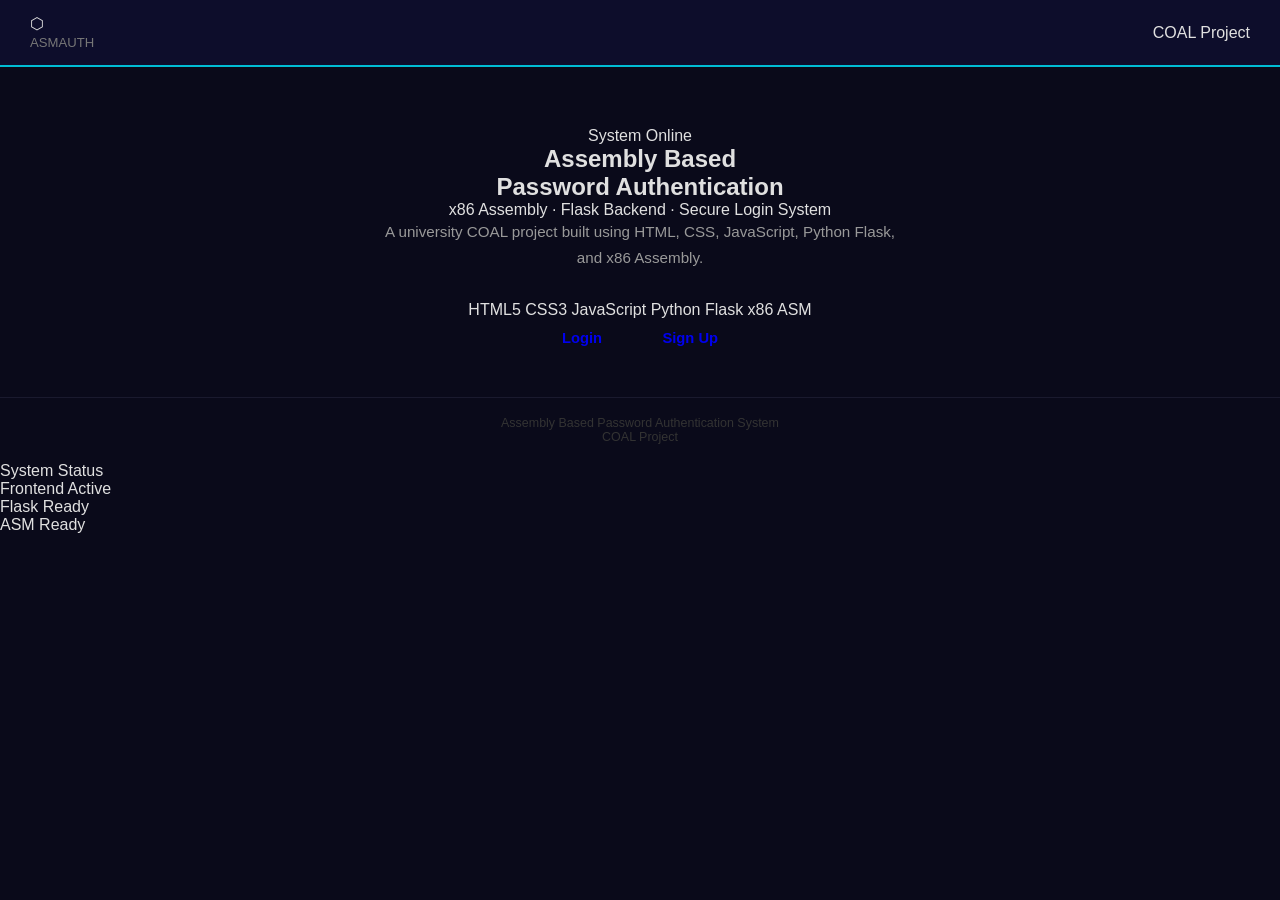
==== index.html @ 4f2753ac "Update index.html" ====
<!DOCTYPE html>
<html lang="en">
<head>
  <meta charset="UTF-8" />
  <meta name="viewport" content="width=device-width, initial-scale=1.0" />

  <title>Assembly Auth System</title>

  <link rel="stylesheet" href="style.css" />
</head>

<body>

  <!-- Background Effects -->
  <div class="scanlines"></div>
  <div class="particles" id="particles"></div>

  <!-- Navbar -->
  <nav class="navbar">

    <div class="nav-logo">
      <div class="logo-icon">⬡</div>

      <span>
        ASM<span style="color:var(--purple)">AUTH</span>
      </span>
    </div>

    <div class="nav-badge">
      COAL Project
    </div>

  </nav>

  <!-- Main Section -->
  <section class="hero">

    <div class="container">

      <div class="hero-content">

        <!-- Status -->
        <div class="status-badge">
          <span class="status-dot"></span>
          System Online
        </div>

        <!-- Heading -->
        <h1 class="hero-title">
          Assembly Based <br>
          Password Authentication
        </h1>

        <!-- Subtitle -->
        <p class="hero-subtitle">
          x86 Assembly · Flask Backend · Secure Login System
        </p>

        <!-- Description -->
        <p class="hero-desc">
          A university COAL project built using HTML, CSS,
          JavaScript, Python Flask, and x86 Assembly.
        </p>

        <!-- Tech Stack -->
        <div class="tech-pills">

          <span class="pill html">HTML5</span>

          <span class="pill css">CSS3</span>

          <span class="pill js">JavaScript</span>

          <span class="pill py">Python</span>

          <span class="pill flask">Flask</span>

          <span class="pill asm">x86 ASM</span>

        </div>

        <!-- Buttons -->
        <div class="hero-cta">

          <a href="login.html" class="btn btn-primary">
            Login
          </a>

          <a href="signup.html" class="btn btn-secondary">
            Sign Up
          </a>

        </div>

        <!-- Terminal -->
        <div class="terminal-line" id="indexTerminal"></div>

      </div>

    </div>

  </section>

  <!-- Footer -->
  <footer class="page-footer">

    <p class="footer-text">
      Assembly Based Password Authentication System <br>
      COAL Project
    </p>

  </footer>

  <!-- System Badge -->
  <div class="corner-badge">

    <div class="corner-badge-title">
      System Status
    </div>

    <div class="corner-badge-items">

      <div class="corner-item">
        <span class="dot cyan"></span>
        Frontend Active
      </div>

      <div class="corner-item">
        <span class="dot purple"></span>
        Flask Ready
      </div>

      <div class="corner-item">
        <span class="dot green"></span>
        ASM Ready
      </div>

    </div>

  </div>

  <script src="script.js"></script>

</body>
</html>
---- style.css ----
/* ── Reset ── */
* { margin: 0; padding: 0; box-sizing: border-box; }

body {
  font-family: 'Segoe UI', Arial, sans-serif;
  background: #0a0a1a;
  color: #e0e0e0;
  min-height: 100vh;
}

/* ── Navbar ── */
.navbar {
  background: #0d0d2b;
  border-bottom: 2px solid #00bcd4;
  padding: 14px 30px;
  display: flex;
  justify-content: space-between;
  align-items: center;
}

.navbar h1 {
  color: #00bcd4;
  font-size: 1.1rem;
  letter-spacing: 1px;
}

.navbar span {
  color: #777;
  font-size: 0.82rem;
}

/* ── Hero ── */
.hero {
  text-align: center;
  padding: 60px 20px 40px;
}

.hero h2 {
  font-size: 1.9rem;
  color: #ffffff;
  margin-bottom: 8px;
  line-height: 1.3;
}

.hero h2 span { color: #00bcd4; }

.hero-sub {
  color: #00bcd4;
  font-size: 0.85rem;
  letter-spacing: 1px;
  margin-bottom: 12px;
  text-transform: uppercase;
}

.hero-desc {
  color: #999;
  font-size: 0.95rem;
  max-width: 520px;
  margin: 0 auto 30px;
  line-height: 1.7;
}

.hero-buttons {
  display: flex;
  gap: 14px;
  justify-content: center;
  flex-wrap: wrap;
}

/* ── Info Grid (index page) ── */
.info-section {
  padding: 20px 30px 50px;
  max-width: 900px;
  margin: 0 auto;
}

.info-grid {
  display: grid;
  grid-template-columns: repeat(auto-fit, minmax(200px, 1fr));
  gap: 16px;
}

.info-card {
  background: #0d0d2b;
  border: 1px solid #1a1a3e;
  border-top: 2px solid #00bcd4;
  border-radius: 8px;
  padding: 20px 18px;
}

.info-card h3 {
  font-size: 0.9rem;
  color: #00bcd4;
  margin-bottom: 12px;
}

.info-card ul {
  list-style: none;
  padding: 0;
}

.info-card ul li {
  font-size: 0.85rem;
  color: #bbb;
  padding: 4px 0;
  border-bottom: 1px solid #1a1a2e;
}

.info-card ul li:last-child { border-bottom: none; }
.info-card ul li b { color: #ddd; }

/* ── Buttons ── */
.btn {
  padding: 11px 28px;
  border: none;
  border-radius: 6px;
  font-size: 0.92rem;
  font-weight: 600;
  cursor: pointer;
  text-decoration: none;
  display: inline-block;
  transition: opacity 0.2s, transform 0.1s;
}

.btn:hover { opacity: 0.85; transform: translateY(-1px); }
.btn:active { transform: translateY(0); }

.btn-cyan { background: #00bcd4; color: #000; }
.btn-outline { background: transparent; color: #00bcd4; border: 2px solid #00bcd4; }

.btn-full {
  width: 100%;
  padding: 13px;
  font-size: 0.95rem;
  background: #00bcd4;
  color: #000;
  font-weight: 700;
  border-radius: 6px;
  border: none;
  cursor: pointer;
  transition: opacity 0.2s;
}

.btn-full:hover { opacity: 0.85; }
.btn-full:disabled { opacity: 0.5; cursor: not-allowed; }

/* ── Auth Page ── */
.auth-page {
  min-height: calc(100vh - 56px);
  display: flex;
  align-items: center;
  justify-content: center;
  padding: 30px 20px;
}

.auth-card {
  background: #0d0d2b;
  border: 1px solid #1a1a3e;
  border-top: 3px solid #00bcd4;
  border-radius: 10px;
  padding: 36px 32px;
  width: 100%;
  max-width: 420px;
}

.card-header {
  text-align: center;
  margin-bottom: 24px;
}

.card-header h2 {
  font-size: 1.4rem;
  color: #fff;
  margin-bottom: 6px;
}

.subtitle {
  color: #666;
  font-size: 0.78rem;
  margin-top: 3px;
}

/* ── Attempt bar ── */
.attempt-bar {
  display: flex;
  justify-content: space-between;
  align-items: center;
  background: #111130;
  border: 1px solid #1a1a3e;
  border-radius: 6px;
  padding: 8px 14px;
  font-size: 0.82rem;
  color: #888;
  margin-bottom: 16px;
}

.attempt-bar span:last-child {
  color: #00bcd4;
  font-weight: 600;
}

.attempt-bar.warning span:last-child { color: #ffaa00; }
.attempt-bar.danger  span:last-child { color: #ff5252; }

/* ── Form ── */
.form-group { margin-bottom: 16px; }

label {
  display: block;
  font-size: 0.83rem;
  color: #aaa;
  margin-bottom: 5px;
}

input[type="text"],
input[type="password"] {
  width: 100%;
  padding: 10px 13px;
  background: #111130;
  border: 1px solid #2a2a4a;
  border-radius: 6px;
  color: #fff;
  font-size: 0.92rem;
  outline: none;
  transition: border-color 0.2s;
}

input:focus { border-color: #00bcd4; }
input.error { border-color: #ff5252; }
input.success { border-color: #00c864; }

.field-error {
  color: #ff5252;
  font-size: 0.75rem;
  margin-top: 4px;
  display: none;
}

/* ── Alert ── */
.alert {
  padding: 10px 13px;
  border-radius: 6px;
  font-size: 0.83rem;
  margin-bottom: 16px;
  display: none;
  line-height: 1.5;
}

.alert-success {
  background: rgba(0,200,100,0.08);
  border: 1px solid #00c864;
  color: #00c864;
}

.alert-error {
  background: rgba(255,82,82,0.08);
  border: 1px solid #ff5252;
  color: #ff5252;
}

/* ── Lockout overlay ── */
.lockout-box {
  display: none;
  text-align: center;
  padding: 20px 0 10px;
}

.lockout-box .lock-icon { font-size: 2.5rem; margin-bottom: 10px; }
.lockout-box h3 { color: #ff5252; font-size: 1.1rem; margin-bottom: 6px; }
.lockout-box p { color: #888; font-size: 0.83rem; line-height: 1.6; }

/* ── Forgot ── */
.forgot { text-align: right; margin-bottom: 16px; }
.forgot a { color: #555; font-size: 0.78rem; text-decoration: none; }
.forgot a:hover { color: #00bcd4; }

/* ── Form footer ── */
.form-footer {
  text-align: center;
  margin-top: 18px;
  font-size: 0.82rem;
  color: #555;
}

.form-footer a { color: #00bcd4; text-decoration: none; }
.form-footer a:hover { text-decoration: underline; }

/* ── Page Footer ── */
.page-footer {
  text-align: center;
  padding: 18px;
  color: #333;
  font-size: 0.78rem;
  border-top: 1px solid #1a1a2e;
}

/* ── Responsive ── */
@media (max-width: 500px) {
  .auth-card { padding: 24px 18px; }
  .hero h2 { font-size: 1.4rem; }
  .hero-buttons { flex-direction: column; align-items: center; }
  .btn { width: 200px; text-align: center; }
  .navbar h1 { font-size: 0.95rem; }
  .info-grid { grid-template-columns: 1fr 1fr; }
}

@media (max-width: 360px) {
  .info-grid { grid-template-columns: 1fr; }
}
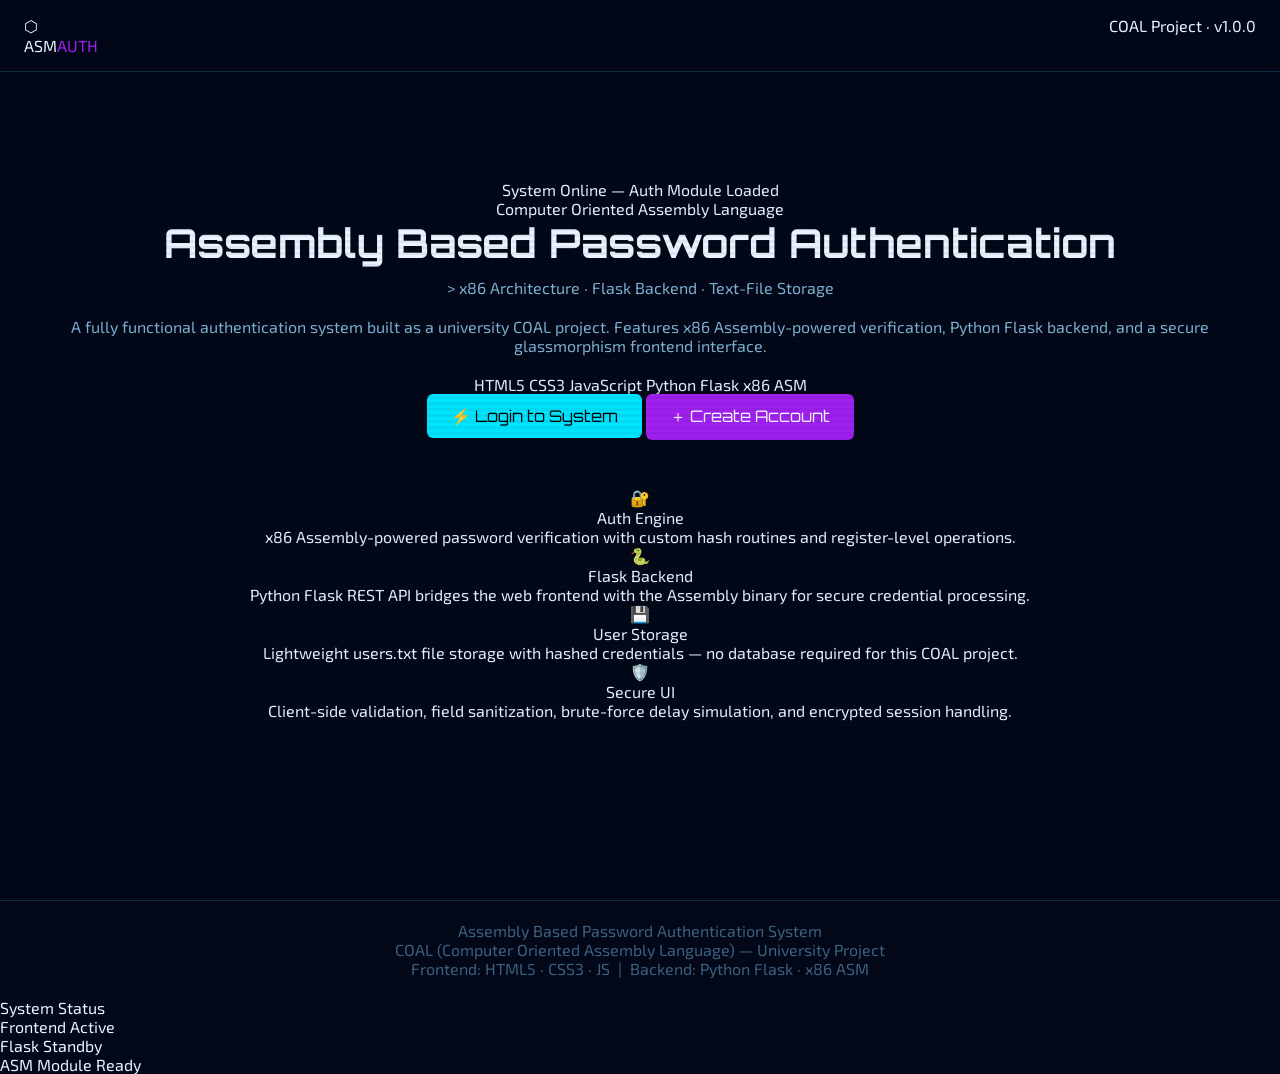
==== commit 0633463d: "Update index.html" ====
--- a/index.html
+++ b/index.html
@@ -3,143 +3,127 @@
 <head>
   <meta charset="UTF-8" />
   <meta name="viewport" content="width=device-width, initial-scale=1.0" />
-
-  <title>Assembly Auth System</title>
-
+  <title>Assembly Auth System — COAL Project</title>
+  <meta name="description" content="x86 Assembly-based Password Authentication System — University COAL Project" />
   <link rel="stylesheet" href="style.css" />
 </head>
-
 <body>
 
-  <!-- Background Effects -->
+  <!-- Scanlines overlay -->
   <div class="scanlines"></div>
+
+  <!-- Floating particles -->
   <div class="particles" id="particles"></div>
 
-  <!-- Navbar -->
+  <!-- Toast notification -->
+  <div id="toast"></div>
+
+  <!-- ── NAVBAR ─────────────────────────────────────────── -->
   <nav class="navbar">
-
     <div class="nav-logo">
       <div class="logo-icon">⬡</div>
-
-      <span>
-        ASM<span style="color:var(--purple)">AUTH</span>
-      </span>
+      <span>ASM<span style="color:var(--purple)">AUTH</span></span>
     </div>
-
-    <div class="nav-badge">
-      COAL Project
-    </div>
-
+    <div class="nav-badge">COAL Project · v1.0.0</div>
   </nav>
 
-  <!-- Main Section -->
+  <!-- ── HERO ───────────────────────────────────────────── -->
   <section class="hero">
-
     <div class="container">
-
       <div class="hero-content">
 
-        <!-- Status -->
         <div class="status-badge">
           <span class="status-dot"></span>
-          System Online
+          System Online — Auth Module Loaded
         </div>
 
-        <!-- Heading -->
+        <span class="hero-tag">Computer Oriented Assembly Language</span>
+
         <h1 class="hero-title">
-          Assembly Based <br>
-          Password Authentication
+          <span class="line-1">Assembly Based</span>
+          <span class="line-2">Password Authentication</span>
         </h1>
 
-        <!-- Subtitle -->
-        <p class="hero-subtitle">
-          x86 Assembly · Flask Backend · Secure Login System
+        <p class="hero-subtitle">&gt; x86 Architecture · Flask Backend · Text-File Storage</p>
+
+        <p class="hero-desc">
+          A fully functional authentication system built as a university COAL project.
+          Features x86 Assembly-powered verification, Python Flask backend, and
+          a secure glassmorphism frontend interface.
         </p>
 
-        <!-- Description -->
-        <p class="hero-desc">
-          A university COAL project built using HTML, CSS,
-          JavaScript, Python Flask, and x86 Assembly.
-        </p>
-
-        <!-- Tech Stack -->
+        <!-- Tech stack pills -->
         <div class="tech-pills">
-
           <span class="pill html">HTML5</span>
-
           <span class="pill css">CSS3</span>
-
           <span class="pill js">JavaScript</span>
-
           <span class="pill py">Python</span>
-
           <span class="pill flask">Flask</span>
-
           <span class="pill asm">x86 ASM</span>
-
         </div>
 
-        <!-- Buttons -->
+        <!-- CTA Buttons -->
         <div class="hero-cta">
-
           <a href="login.html" class="btn btn-primary">
-            Login
+            <span>⚡</span>
+            <span class="btn-text">Login to System</span>
           </a>
-
           <a href="signup.html" class="btn btn-secondary">
-            Sign Up
+            <span>＋</span>
+            <span class="btn-text">Create Account</span>
           </a>
-
         </div>
 
         <!-- Terminal -->
         <div class="terminal-line" id="indexTerminal"></div>
 
+        <!-- Feature cards -->
+        <div class="features-grid" style="margin-top: 48px;">
+          <div class="feature-card">
+            <span class="feature-icon">🔐</span>
+            <div class="feature-title">Auth Engine</div>
+            <p class="feature-desc">x86 Assembly-powered password verification with custom hash routines and register-level operations.</p>
+          </div>
+          <div class="feature-card">
+            <span class="feature-icon">🐍</span>
+            <div class="feature-title">Flask Backend</div>
+            <p class="feature-desc">Python Flask REST API bridges the web frontend with the Assembly binary for secure credential processing.</p>
+          </div>
+          <div class="feature-card">
+            <span class="feature-icon">💾</span>
+            <div class="feature-title">User Storage</div>
+            <p class="feature-desc">Lightweight users.txt file storage with hashed credentials — no database required for this COAL project.</p>
+          </div>
+          <div class="feature-card">
+            <span class="feature-icon">🛡️</span>
+            <div class="feature-title">Secure UI</div>
+            <p class="feature-desc">Client-side validation, field sanitization, brute-force delay simulation, and encrypted session handling.</p>
+          </div>
+        </div>
+
       </div>
-
     </div>
-
   </section>
 
-  <!-- Footer -->
+  <!-- ── FOOTER ─────────────────────────────────────────── -->
   <footer class="page-footer">
-
     <p class="footer-text">
-      Assembly Based Password Authentication System <br>
-      COAL Project
+      <span>Assembly Based Password Authentication System</span><br>
+      COAL (Computer Oriented Assembly Language) — University Project<br>
+      Frontend: HTML5 · CSS3 · JS &nbsp;|&nbsp; Backend: Python Flask · x86 ASM
     </p>
-
   </footer>
 
-  <!-- System Badge -->
+  <!-- Corner info badge -->
   <div class="corner-badge">
-
-    <div class="corner-badge-title">
-      System Status
+    <div class="corner-badge-title">System Status</div>
+    <div class="corner-badge-items">
+      <div class="corner-item"><span class="dot cyan"></span>Frontend Active</div>
+      <div class="corner-item"><span class="dot purple"></span>Flask Standby</div>
+      <div class="corner-item"><span class="dot green"></span>ASM Module Ready</div>
     </div>
-
-    <div class="corner-badge-items">
-
-      <div class="corner-item">
-        <span class="dot cyan"></span>
-        Frontend Active
-      </div>
-
-      <div class="corner-item">
-        <span class="dot purple"></span>
-        Flask Ready
-      </div>
-
-      <div class="corner-item">
-        <span class="dot green"></span>
-        ASM Ready
-      </div>
-
-    </div>
-
   </div>
 
   <script src="script.js"></script>
-
 </body>
 </html>
--- a/style.css
+++ b/style.css
@@ -1,309 +1,179 @@
-/* ── Reset ── */
-* { margin: 0; padding: 0; box-sizing: border-box; }
+/* ===============================
+   SIMPLIFIED ASM AUTH STYLE.CSS
+   (same design, optimized)
+================================= */
+
+@import url('https://fonts.googleapis.com/css2?family=Orbitron:wght@400;600;700;900&family=Share+Tech+Mono&family=Exo+2:wght@300;400;500;600&display=swap');
+
+:root {
+  --bg-deep:#020818;
+  --bg-mid:#050f2a;
+  --bg-card:rgba(8,20,60,0.55);
+  --border-glass:rgba(80,200,255,0.18);
+
+  --cyan:#00e5ff;
+  --purple:#a020f0;
+  --pink:#ff2d95;
+  --green:#00ff88;
+
+  --text-primary:#e8f4ff;
+  --text-secondary:#7fb3d3;
+  --text-muted:#3d6080;
+
+  --danger:#ff4560;
+
+  --font-display:'Orbitron', monospace;
+  --font-mono:'Share Tech Mono', monospace;
+  --font-body:'Exo 2', sans-serif;
+
+  --transition:0.3s ease;
+}
+
+/* RESET */
+* {
+  margin:0;
+  padding:0;
+  box-sizing:border-box;
+}
 
 body {
-  font-family: 'Segoe UI', Arial, sans-serif;
-  background: #0a0a1a;
-  color: #e0e0e0;
-  min-height: 100vh;
+  font-family:var(--font-body);
+  background:var(--bg-deep);
+  color:var(--text-primary);
+  overflow-x:hidden;
 }
 
-/* ── Navbar ── */
-.navbar {
-  background: #0d0d2b;
-  border-bottom: 2px solid #00bcd4;
-  padding: 14px 30px;
-  display: flex;
-  justify-content: space-between;
-  align-items: center;
+/* BACKGROUND EFFECTS (simplified) */
+.scanlines,
+.particles,
+body::before,
+body::after {
+  position:fixed;
+  inset:0;
+  pointer-events:none;
 }
 
-.navbar h1 {
-  color: #00bcd4;
-  font-size: 1.1rem;
-  letter-spacing: 1px;
+.scanlines {
+  background:repeating-linear-gradient(
+    0deg,
+    transparent,
+    transparent 3px,
+    rgba(0,0,0,0.05) 3px,
+    rgba(0,0,0,0.05) 6px
+  );
 }
 
-.navbar span {
-  color: #777;
-  font-size: 0.82rem;
+/* NAVBAR */
+.navbar {
+  position:fixed;
+  top:0;
+  width:100%;
+  padding:16px 24px;
+  display:flex;
+  justify-content:space-between;
+  background:rgba(2,8,24,0.8);
+  backdrop-filter:blur(15px);
+  border-bottom:1px solid var(--border-glass);
 }
 
-/* ── Hero ── */
+/* HERO */
 .hero {
-  text-align: center;
-  padding: 60px 20px 40px;
+  min-height:100vh;
+  display:flex;
+  align-items:center;
+  justify-content:center;
+  padding:100px 20px;
+  text-align:center;
 }
 
-.hero h2 {
-  font-size: 1.9rem;
-  color: #ffffff;
-  margin-bottom: 8px;
-  line-height: 1.3;
+/* TITLE */
+.hero-title {
+  font-family:var(--font-display);
+  font-size:2.5rem;
+  margin-bottom:10px;
 }
 
-.hero h2 span { color: #00bcd4; }
-
-.hero-sub {
-  color: #00bcd4;
-  font-size: 0.85rem;
-  letter-spacing: 1px;
-  margin-bottom: 12px;
-  text-transform: uppercase;
+/* TEXT */
+.hero-subtitle,
+.hero-desc {
+  color:var(--text-secondary);
+  margin-bottom:20px;
 }
 
-.hero-desc {
-  color: #999;
-  font-size: 0.95rem;
-  max-width: 520px;
-  margin: 0 auto 30px;
-  line-height: 1.7;
+/* BUTTONS */
+.btn {
+  padding:12px 24px;
+  border-radius:6px;
+  border:none;
+  cursor:pointer;
+  text-decoration:none;
+  display:inline-block;
+  transition:var(--transition);
+  font-family:var(--font-display);
 }
 
-.hero-buttons {
-  display: flex;
-  gap: 14px;
-  justify-content: center;
-  flex-wrap: wrap;
+.btn-primary {
+  background:var(--cyan);
+  color:#000;
 }
 
-/* ── Info Grid (index page) ── */
-.info-section {
-  padding: 20px 30px 50px;
-  max-width: 900px;
-  margin: 0 auto;
+.btn-secondary {
+  background:var(--purple);
+  color:#fff;
 }
 
-.info-grid {
-  display: grid;
-  grid-template-columns: repeat(auto-fit, minmax(200px, 1fr));
-  gap: 16px;
+.btn-submit {
+  width:100%;
+  background:var(--cyan);
+  color:#000;
+  padding:14px;
 }
 
-.info-card {
-  background: #0d0d2b;
-  border: 1px solid #1a1a3e;
-  border-top: 2px solid #00bcd4;
-  border-radius: 8px;
-  padding: 20px 18px;
-}
-
-.info-card h3 {
-  font-size: 0.9rem;
-  color: #00bcd4;
-  margin-bottom: 12px;
-}
-
-.info-card ul {
-  list-style: none;
-  padding: 0;
-}
-
-.info-card ul li {
-  font-size: 0.85rem;
-  color: #bbb;
-  padding: 4px 0;
-  border-bottom: 1px solid #1a1a2e;
-}
-
-.info-card ul li:last-child { border-bottom: none; }
-.info-card ul li b { color: #ddd; }
-
-/* ── Buttons ── */
-.btn {
-  padding: 11px 28px;
-  border: none;
-  border-radius: 6px;
-  font-size: 0.92rem;
-  font-weight: 600;
-  cursor: pointer;
-  text-decoration: none;
-  display: inline-block;
-  transition: opacity 0.2s, transform 0.1s;
-}
-
-.btn:hover { opacity: 0.85; transform: translateY(-1px); }
-.btn:active { transform: translateY(0); }
-
-.btn-cyan { background: #00bcd4; color: #000; }
-.btn-outline { background: transparent; color: #00bcd4; border: 2px solid #00bcd4; }
-
-.btn-full {
-  width: 100%;
-  padding: 13px;
-  font-size: 0.95rem;
-  background: #00bcd4;
-  color: #000;
-  font-weight: 700;
-  border-radius: 6px;
-  border: none;
-  cursor: pointer;
-  transition: opacity 0.2s;
-}
-
-.btn-full:hover { opacity: 0.85; }
-.btn-full:disabled { opacity: 0.5; cursor: not-allowed; }
-
-/* ── Auth Page ── */
+/* AUTH CARD */
 .auth-page {
-  min-height: calc(100vh - 56px);
-  display: flex;
-  align-items: center;
-  justify-content: center;
-  padding: 30px 20px;
+  min-height:100vh;
+  display:flex;
+  justify-content:center;
+  align-items:center;
+  padding:100px 20px;
 }
 
 .auth-card {
-  background: #0d0d2b;
-  border: 1px solid #1a1a3e;
-  border-top: 3px solid #00bcd4;
-  border-radius: 10px;
-  padding: 36px 32px;
-  width: 100%;
-  max-width: 420px;
+  background:var(--bg-mid);
+  padding:30px;
+  border-radius:12px;
+  border:1px solid var(--border-glass);
+  width:100%;
+  max-width:420px;
 }
 
-.card-header {
-  text-align: center;
-  margin-bottom: 24px;
+/* INPUTS */
+.form-input {
+  width:100%;
+  padding:12px;
+  margin-top:6px;
+  margin-bottom:16px;
+  background:transparent;
+  border:1px solid var(--border-glass);
+  color:var(--text-primary);
+  border-radius:6px;
 }
 
-.card-header h2 {
-  font-size: 1.4rem;
-  color: #fff;
-  margin-bottom: 6px;
+/* FOOTER */
+.page-footer {
+  text-align:center;
+  padding:20px;
+  border-top:1px solid var(--border-glass);
+  color:var(--text-muted);
 }
 
-.subtitle {
-  color: #666;
-  font-size: 0.78rem;
-  margin-top: 3px;
+/* RESPONSIVE */
+@media (max-width:768px) {
+  .hero-title {
+    font-size:2rem;
+  }
+
+  .auth-card {
+    padding:20px;
+  }
 }
-
-/* ── Attempt bar ── */
-.attempt-bar {
-  display: flex;
-  justify-content: space-between;
-  align-items: center;
-  background: #111130;
-  border: 1px solid #1a1a3e;
-  border-radius: 6px;
-  padding: 8px 14px;
-  font-size: 0.82rem;
-  color: #888;
-  margin-bottom: 16px;
-}
-
-.attempt-bar span:last-child {
-  color: #00bcd4;
-  font-weight: 600;
-}
-
-.attempt-bar.warning span:last-child { color: #ffaa00; }
-.attempt-bar.danger  span:last-child { color: #ff5252; }
-
-/* ── Form ── */
-.form-group { margin-bottom: 16px; }
-
-label {
-  display: block;
-  font-size: 0.83rem;
-  color: #aaa;
-  margin-bottom: 5px;
-}
-
-input[type="text"],
-input[type="password"] {
-  width: 100%;
-  padding: 10px 13px;
-  background: #111130;
-  border: 1px solid #2a2a4a;
-  border-radius: 6px;
-  color: #fff;
-  font-size: 0.92rem;
-  outline: none;
-  transition: border-color 0.2s;
-}
-
-input:focus { border-color: #00bcd4; }
-input.error { border-color: #ff5252; }
-input.success { border-color: #00c864; }
-
-.field-error {
-  color: #ff5252;
-  font-size: 0.75rem;
-  margin-top: 4px;
-  display: none;
-}
-
-/* ── Alert ── */
-.alert {
-  padding: 10px 13px;
-  border-radius: 6px;
-  font-size: 0.83rem;
-  margin-bottom: 16px;
-  display: none;
-  line-height: 1.5;
-}
-
-.alert-success {
-  background: rgba(0,200,100,0.08);
-  border: 1px solid #00c864;
-  color: #00c864;
-}
-
-.alert-error {
-  background: rgba(255,82,82,0.08);
-  border: 1px solid #ff5252;
-  color: #ff5252;
-}
-
-/* ── Lockout overlay ── */
-.lockout-box {
-  display: none;
-  text-align: center;
-  padding: 20px 0 10px;
-}
-
-.lockout-box .lock-icon { font-size: 2.5rem; margin-bottom: 10px; }
-.lockout-box h3 { color: #ff5252; font-size: 1.1rem; margin-bottom: 6px; }
-.lockout-box p { color: #888; font-size: 0.83rem; line-height: 1.6; }
-
-/* ── Forgot ── */
-.forgot { text-align: right; margin-bottom: 16px; }
-.forgot a { color: #555; font-size: 0.78rem; text-decoration: none; }
-.forgot a:hover { color: #00bcd4; }
-
-/* ── Form footer ── */
-.form-footer {
-  text-align: center;
-  margin-top: 18px;
-  font-size: 0.82rem;
-  color: #555;
-}
-
-.form-footer a { color: #00bcd4; text-decoration: none; }
-.form-footer a:hover { text-decoration: underline; }
-
-/* ── Page Footer ── */
-.page-footer {
-  text-align: center;
-  padding: 18px;
-  color: #333;
-  font-size: 0.78rem;
-  border-top: 1px solid #1a1a2e;
-}
-
-/* ── Responsive ── */
-@media (max-width: 500px) {
-  .auth-card { padding: 24px 18px; }
-  .hero h2 { font-size: 1.4rem; }
-  .hero-buttons { flex-direction: column; align-items: center; }
-  .btn { width: 200px; text-align: center; }
-  .navbar h1 { font-size: 0.95rem; }
-  .info-grid { grid-template-columns: 1fr 1fr; }
-}
-
-@media (max-width: 360px) {
-  .info-grid { grid-template-columns: 1fr; }
-}
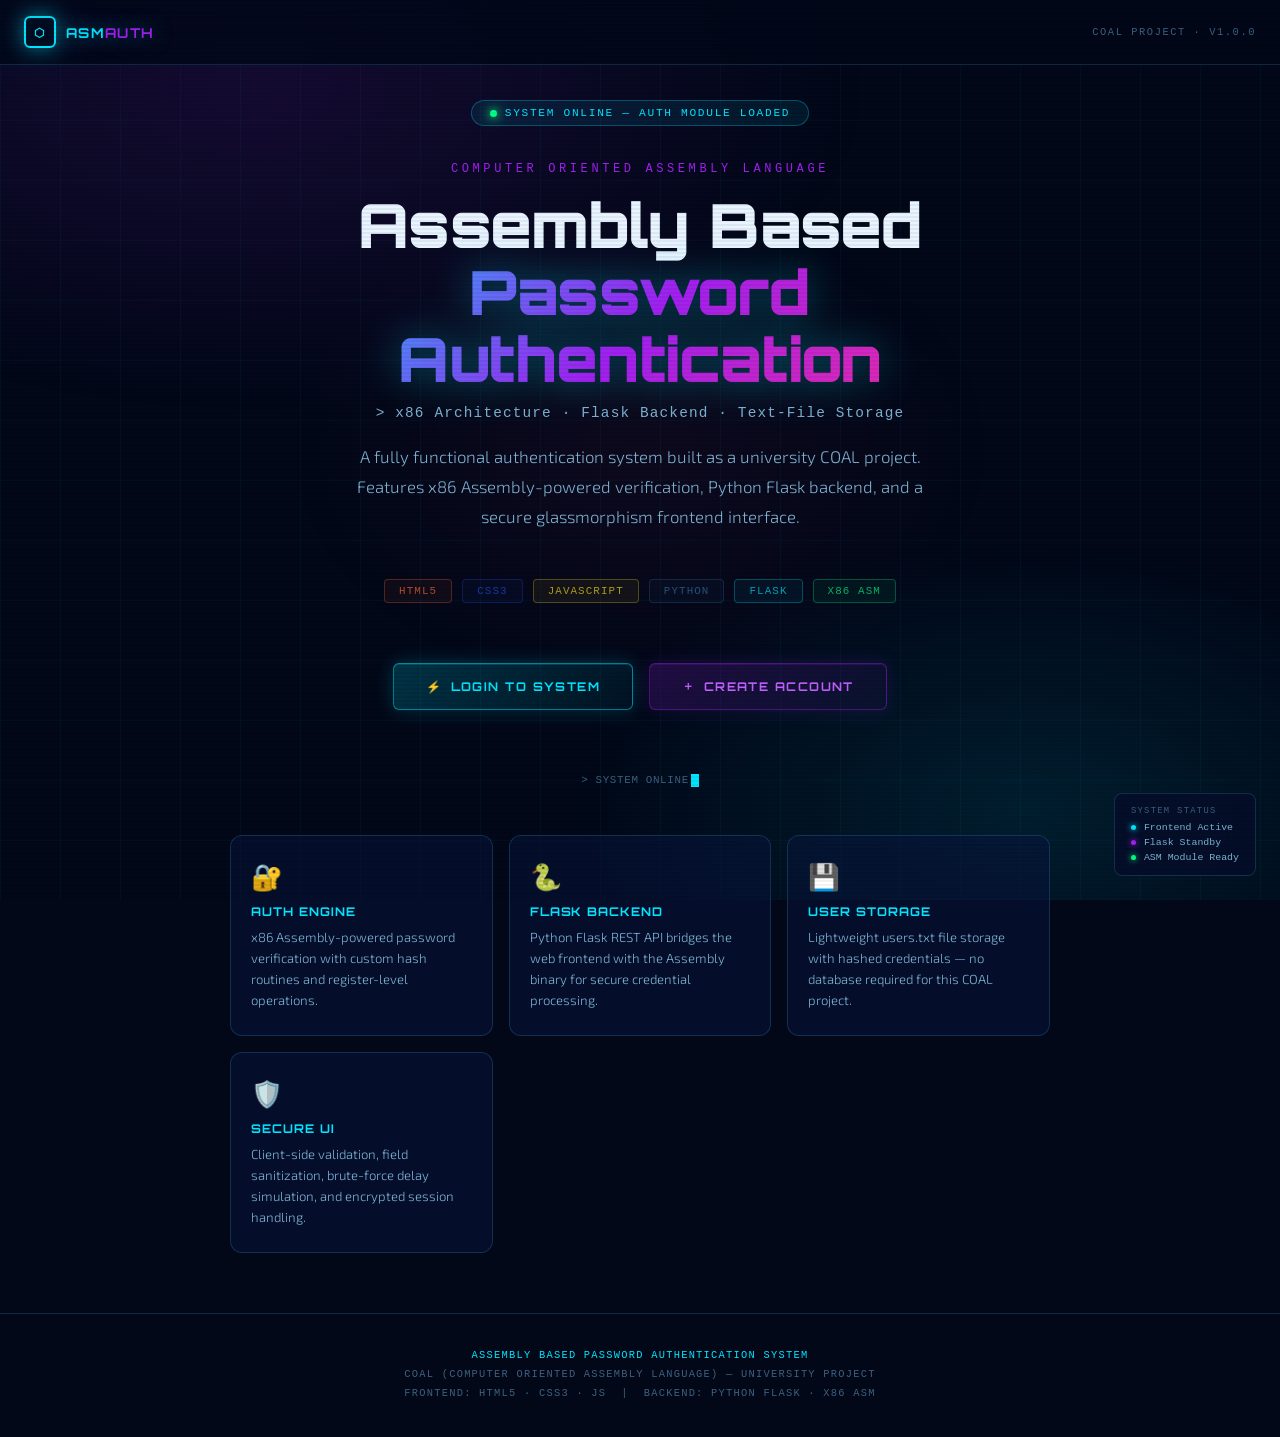
==== commit a38a98c6: "Update index.html" ====
--- a/index.html
+++ b/index.html
@@ -9,7 +9,7 @@
 </head>
 <body>
 
-  <!-- Scanlines overlay -->
+<!-- Scanlines overlay -->
   <div class="scanlines"></div>
 
   <!-- Floating particles -->
--- a/style.css
+++ b/style.css
@@ -1,179 +1,1078 @@
-/* ===============================
-   SIMPLIFIED ASM AUTH STYLE.CSS
-   (same design, optimized)
-================================= */
+/* ============================================================
+   ASSEMBLY AUTH SYSTEM — style.css
+   Cyberpunk Glassmorphism Theme
+   ============================================================ */
 
 @import url('https://fonts.googleapis.com/css2?family=Orbitron:wght@400;600;700;900&family=Share+Tech+Mono&family=Exo+2:wght@300;400;500;600&display=swap');
 
+/* ── CSS Variables ───────────────────────────────────────── */
 :root {
-  --bg-deep:#020818;
-  --bg-mid:#050f2a;
-  --bg-card:rgba(8,20,60,0.55);
-  --border-glass:rgba(80,200,255,0.18);
-
-  --cyan:#00e5ff;
-  --purple:#a020f0;
-  --pink:#ff2d95;
-  --green:#00ff88;
-
-  --text-primary:#e8f4ff;
+  --bg-deep:       #020818;
+  --bg-mid:        #050f2a;
+  --bg-card:       rgba(8, 20, 60, 0.55);
+  --border-glass:  rgba(80, 200, 255, 0.18);
+  --cyan:          #00e5ff;
+  --cyan-dim:      rgba(0, 229, 255, 0.15);
+  --purple:        #a020f0;
+  --purple-dim:    rgba(160, 32, 240, 0.15);
+  --pink:          #ff2d95;
+  --green:         #00ff88;
+  --text-primary:  #e8f4ff;
   --text-secondary:#7fb3d3;
-  --text-muted:#3d6080;
-
-  --danger:#ff4560;
-
-  --font-display:'Orbitron', monospace;
-  --font-mono:'Share Tech Mono', monospace;
-  --font-body:'Exo 2', sans-serif;
-
-  --transition:0.3s ease;
-}
-
-/* RESET */
-* {
-  margin:0;
-  padding:0;
-  box-sizing:border-box;
-}
+  --text-muted:    #3d6080;
+  --danger:        #ff4560;
+  --success:       #00ff88;
+  --font-display:  'Orbitron', monospace;
+  --font-mono:     'Share Tech Mono', monospace;
+  --font-body:     'Exo 2', sans-serif;
+  --glow-cyan:     0 0 20px rgba(0,229,255,0.5), 0 0 60px rgba(0,229,255,0.2);
+  --glow-purple:   0 0 20px rgba(160,32,240,0.5), 0 0 60px rgba(160,32,240,0.2);
+  --glow-pink:     0 0 20px rgba(255,45,149,0.5), 0 0 60px rgba(255,45,149,0.2);
+  --transition:    0.3s cubic-bezier(0.4, 0, 0.2, 1);
+}
+
+/* ── Reset ───────────────────────────────────────────────── */
+*, *::before, *::after { box-sizing: border-box; margin: 0; padding: 0; }
+html { scroll-behavior: smooth; }
 
 body {
-  font-family:var(--font-body);
-  background:var(--bg-deep);
-  color:var(--text-primary);
-  overflow-x:hidden;
-}
-
-/* BACKGROUND EFFECTS (simplified) */
-.scanlines,
-.particles,
-body::before,
+  font-family: var(--font-body);
+  background: var(--bg-deep);
+  color: var(--text-primary);
+  min-height: 100vh;
+  overflow-x: hidden;
+  position: relative;
+}
+
+/* ── Animated Background Grid ────────────────────────────── */
+body::before {
+  content: '';
+  position: fixed;
+  inset: 0;
+  background-image:
+    linear-gradient(rgba(0,229,255,0.04) 1px, transparent 1px),
+    linear-gradient(90deg, rgba(0,229,255,0.04) 1px, transparent 1px);
+  background-size: 60px 60px;
+  pointer-events: none;
+  z-index: 0;
+  animation: gridPulse 8s ease-in-out infinite;
+}
+
 body::after {
-  position:fixed;
-  inset:0;
-  pointer-events:none;
-}
-
+  content: '';
+  position: fixed;
+  inset: 0;
+  background:
+    radial-gradient(ellipse 80% 60% at 20% 10%, rgba(160,32,240,0.12) 0%, transparent 60%),
+    radial-gradient(ellipse 60% 50% at 80% 90%, rgba(0,229,255,0.10) 0%, transparent 60%),
+    radial-gradient(ellipse 40% 40% at 50% 50%, rgba(255,45,149,0.05) 0%, transparent 70%);
+  pointer-events: none;
+  z-index: 0;
+}
+
+@keyframes gridPulse {
+  0%, 100% { opacity: 0.6; }
+  50%       { opacity: 1; }
+}
+
+/* ── Utility ─────────────────────────────────────────────── */
+.container {
+  max-width: 1100px;
+  margin: 0 auto;
+  padding: 0 24px;
+  position: relative;
+  z-index: 1;
+}
+
+a { color: inherit; text-decoration: none; }
+
+/* ── Scanline overlay ────────────────────────────────────── */
 .scanlines {
-  background:repeating-linear-gradient(
+  position: fixed;
+  inset: 0;
+  pointer-events: none;
+  z-index: 999;
+  background: repeating-linear-gradient(
     0deg,
     transparent,
-    transparent 3px,
-    rgba(0,0,0,0.05) 3px,
-    rgba(0,0,0,0.05) 6px
+    transparent 2px,
+    rgba(0,0,0,0.05) 2px,
+    rgba(0,0,0,0.05) 4px
   );
 }
 
-/* NAVBAR */
+/* ══════════════════════════════════════════════════════════
+   NAVBAR
+══════════════════════════════════════════════════════════ */
 .navbar {
-  position:fixed;
-  top:0;
-  width:100%;
-  padding:16px 24px;
-  display:flex;
-  justify-content:space-between;
-  background:rgba(2,8,24,0.8);
-  backdrop-filter:blur(15px);
-  border-bottom:1px solid var(--border-glass);
-}
-
-/* HERO */
+  position: fixed;
+  top: 0; left: 0; right: 0;
+  z-index: 100;
+  padding: 16px 24px;
+  display: flex;
+  align-items: center;
+  justify-content: space-between;
+  background: rgba(2, 8, 24, 0.8);
+  backdrop-filter: blur(20px);
+  border-bottom: 1px solid var(--border-glass);
+}
+
+.nav-logo {
+  display: flex;
+  align-items: center;
+  gap: 10px;
+  font-family: var(--font-display);
+  font-size: 0.85rem;
+  font-weight: 700;
+  letter-spacing: 0.1em;
+  color: var(--cyan);
+  text-shadow: var(--glow-cyan);
+}
+
+.nav-logo .logo-icon {
+  width: 32px; height: 32px;
+  border: 2px solid var(--cyan);
+  border-radius: 6px;
+  display: flex; align-items: center; justify-content: center;
+  font-size: 0.75rem;
+  box-shadow: var(--glow-cyan), inset 0 0 10px rgba(0,229,255,0.1);
+  animation: logoPulse 3s ease-in-out infinite;
+}
+
+@keyframes logoPulse {
+  0%, 100% { box-shadow: var(--glow-cyan), inset 0 0 10px rgba(0,229,255,0.1); }
+  50%       { box-shadow: 0 0 30px rgba(0,229,255,0.8), 0 0 80px rgba(0,229,255,0.3), inset 0 0 20px rgba(0,229,255,0.2); }
+}
+
+.nav-badge {
+  font-family: var(--font-mono);
+  font-size: 0.65rem;
+  color: var(--text-muted);
+  letter-spacing: 0.15em;
+  text-transform: uppercase;
+}
+
+/* ══════════════════════════════════════════════════════════
+   HERO / INDEX PAGE
+══════════════════════════════════════════════════════════ */
 .hero {
-  min-height:100vh;
-  display:flex;
-  align-items:center;
-  justify-content:center;
-  padding:100px 20px;
-  text-align:center;
-}
-
-/* TITLE */
+  min-height: 100vh;
+  display: flex;
+  align-items: center;
+  justify-content: center;
+  padding: 100px 24px 60px;
+  text-align: center;
+  position: relative;
+}
+
+.hero-content {
+  max-width: 820px;
+  position: relative;
+  z-index: 1;
+  animation: heroReveal 1s ease-out forwards;
+}
+
+@keyframes heroReveal {
+  from { opacity: 0; transform: translateY(40px); }
+  to   { opacity: 1; transform: translateY(0); }
+}
+
+/* Status badge */
+.status-badge {
+  display: inline-flex;
+  align-items: center;
+  gap: 8px;
+  background: rgba(0,229,255,0.08);
+  border: 1px solid rgba(0,229,255,0.3);
+  border-radius: 100px;
+  padding: 6px 18px;
+  font-family: var(--font-mono);
+  font-size: 0.7rem;
+  color: var(--cyan);
+  letter-spacing: 0.15em;
+  text-transform: uppercase;
+  margin-bottom: 36px;
+}
+
+.status-dot {
+  width: 7px; height: 7px;
+  border-radius: 50%;
+  background: var(--green);
+  box-shadow: 0 0 8px var(--green), 0 0 16px var(--green);
+  animation: blink 1.5s ease-in-out infinite;
+}
+
+@keyframes blink {
+  0%, 100% { opacity: 1; }
+  50%       { opacity: 0.2; }
+}
+
+/* Hero title */
+.hero-tag {
+  font-family: var(--font-mono);
+  font-size: 0.75rem;
+  color: var(--purple);
+  letter-spacing: 0.3em;
+  text-transform: uppercase;
+  margin-bottom: 16px;
+  display: block;
+}
+
 .hero-title {
-  font-family:var(--font-display);
-  font-size:2.5rem;
-  margin-bottom:10px;
-}
-
-/* TEXT */
-.hero-subtitle,
+  font-family: var(--font-display);
+  font-size: clamp(2rem, 5vw, 3.8rem);
+  font-weight: 900;
+  line-height: 1.1;
+  letter-spacing: -0.01em;
+  margin-bottom: 12px;
+}
+
+.hero-title .line-1 {
+  color: var(--text-primary);
+  display: block;
+}
+
+.hero-title .line-2 {
+  display: block;
+  background: linear-gradient(135deg, var(--cyan) 0%, var(--purple) 50%, var(--pink) 100%);
+  -webkit-background-clip: text;
+  -webkit-text-fill-color: transparent;
+  background-clip: text;
+  filter: drop-shadow(0 0 20px rgba(0,229,255,0.4));
+}
+
+.hero-subtitle {
+  font-family: var(--font-mono);
+  font-size: 0.9rem;
+  color: var(--text-secondary);
+  letter-spacing: 0.08em;
+  margin-bottom: 20px;
+}
+
 .hero-desc {
-  color:var(--text-secondary);
-  margin-bottom:20px;
-}
-
-/* BUTTONS */
+  font-size: 1.05rem;
+  color: var(--text-secondary);
+  line-height: 1.8;
+  max-width: 600px;
+  margin: 0 auto 48px;
+  font-weight: 300;
+}
+
+/* ── Hero CTA Buttons ─────────────────────────────────────── */
+.hero-cta {
+  display: flex;
+  gap: 16px;
+  justify-content: center;
+  flex-wrap: wrap;
+  margin-bottom: 64px;
+}
+
+/* ── Tech Stack Pills ──────────────────────────────────────── */
+.tech-pills {
+  display: flex;
+  gap: 10px;
+  justify-content: center;
+  flex-wrap: wrap;
+  margin-bottom: 60px;
+}
+
+.pill {
+  font-family: var(--font-mono);
+  font-size: 0.68rem;
+  letter-spacing: 0.1em;
+  text-transform: uppercase;
+  padding: 5px 14px;
+  border-radius: 4px;
+  border: 1px solid;
+  opacity: 0.7;
+  transition: opacity var(--transition);
+}
+
+.pill:hover { opacity: 1; }
+.pill.html  { color: #ff6b35; border-color: rgba(255,107,53,0.4); background: rgba(255,107,53,0.08); }
+.pill.css   { color: #264de4; border-color: rgba(38,77,228,0.4); background: rgba(38,77,228,0.08); }
+.pill.js    { color: #f7df1e; border-color: rgba(247,223,30,0.4); background: rgba(247,223,30,0.08); }
+.pill.py    { color: #3572A5; border-color: rgba(53,114,165,0.4); background: rgba(53,114,165,0.08); }
+.pill.asm   { color: var(--green); border-color: rgba(0,255,136,0.4); background: rgba(0,255,136,0.08); }
+.pill.flask { color: var(--cyan); border-color: rgba(0,229,255,0.4); background: rgba(0,229,255,0.08); }
+
+/* ── Features Grid ────────────────────────────────────────── */
+.features-grid {
+  display: grid;
+  grid-template-columns: repeat(auto-fit, minmax(220px, 1fr));
+  gap: 16px;
+  margin-top: 0;
+}
+
+.feature-card {
+  background: var(--bg-card);
+  border: 1px solid var(--border-glass);
+  border-radius: 12px;
+  padding: 24px 20px;
+  text-align: left;
+  backdrop-filter: blur(16px);
+  transition: all var(--transition);
+  animation: cardReveal 0.8s ease-out both;
+}
+
+.feature-card:nth-child(1) { animation-delay: 0.1s; }
+.feature-card:nth-child(2) { animation-delay: 0.2s; }
+.feature-card:nth-child(3) { animation-delay: 0.3s; }
+.feature-card:nth-child(4) { animation-delay: 0.4s; }
+
+@keyframes cardReveal {
+  from { opacity: 0; transform: translateY(24px); }
+  to   { opacity: 1; transform: translateY(0); }
+}
+
+.feature-card:hover {
+  border-color: rgba(0,229,255,0.35);
+  background: rgba(0,229,255,0.06);
+  transform: translateY(-4px);
+  box-shadow: 0 20px 40px rgba(0,0,0,0.4), 0 0 30px rgba(0,229,255,0.1);
+}
+
+.feature-icon {
+  font-size: 1.6rem;
+  margin-bottom: 12px;
+  display: block;
+}
+
+.feature-title {
+  font-family: var(--font-display);
+  font-size: 0.75rem;
+  font-weight: 700;
+  letter-spacing: 0.08em;
+  text-transform: uppercase;
+  color: var(--cyan);
+  margin-bottom: 8px;
+}
+
+.feature-desc {
+  font-size: 0.82rem;
+  color: var(--text-secondary);
+  line-height: 1.6;
+  font-weight: 300;
+}
+
+/* ══════════════════════════════════════════════════════════
+   BUTTONS
+══════════════════════════════════════════════════════════ */
 .btn {
-  padding:12px 24px;
-  border-radius:6px;
-  border:none;
-  cursor:pointer;
-  text-decoration:none;
-  display:inline-block;
-  transition:var(--transition);
-  font-family:var(--font-display);
-}
-
+  display: inline-flex;
+  align-items: center;
+  justify-content: center;
+  gap: 8px;
+  font-family: var(--font-display);
+  font-size: 0.75rem;
+  font-weight: 700;
+  letter-spacing: 0.12em;
+  text-transform: uppercase;
+  padding: 14px 32px;
+  border-radius: 6px;
+  border: none;
+  cursor: pointer;
+  transition: all var(--transition);
+  position: relative;
+  overflow: hidden;
+  text-decoration: none;
+}
+
+.btn::before {
+  content: '';
+  position: absolute;
+  top: 0; left: -100%;
+  width: 100%; height: 100%;
+  background: linear-gradient(90deg, transparent, rgba(255,255,255,0.1), transparent);
+  transition: left 0.5s ease;
+}
+
+.btn:hover::before { left: 100%; }
+
+/* Primary cyan button */
 .btn-primary {
-  background:var(--cyan);
-  color:#000;
-}
-
+  background: linear-gradient(135deg, rgba(0,229,255,0.2), rgba(0,229,255,0.05));
+  color: var(--cyan);
+  border: 1px solid rgba(0,229,255,0.5);
+  box-shadow: 0 0 20px rgba(0,229,255,0.2), inset 0 1px 0 rgba(0,229,255,0.2);
+}
+
+.btn-primary:hover {
+  background: linear-gradient(135deg, rgba(0,229,255,0.3), rgba(0,229,255,0.1));
+  border-color: var(--cyan);
+  box-shadow: var(--glow-cyan), inset 0 1px 0 rgba(0,229,255,0.3);
+  transform: translateY(-2px);
+}
+
+/* Secondary purple button */
 .btn-secondary {
-  background:var(--purple);
-  color:#fff;
-}
-
+  background: linear-gradient(135deg, rgba(160,32,240,0.2), rgba(160,32,240,0.05));
+  color: #c060ff;
+  border: 1px solid rgba(160,32,240,0.4);
+  box-shadow: 0 0 20px rgba(160,32,240,0.15), inset 0 1px 0 rgba(160,32,240,0.2);
+}
+
+.btn-secondary:hover {
+  background: linear-gradient(135deg, rgba(160,32,240,0.3), rgba(160,32,240,0.1));
+  border-color: var(--purple);
+  box-shadow: var(--glow-purple), inset 0 1px 0 rgba(160,32,240,0.3);
+  transform: translateY(-2px);
+}
+
+/* Submit / full-width button */
 .btn-submit {
-  width:100%;
-  background:var(--cyan);
-  color:#000;
-  padding:14px;
-}
-
-/* AUTH CARD */
+  width: 100%;
+  background: linear-gradient(135deg, rgba(0,229,255,0.15), rgba(160,32,240,0.15));
+  color: var(--cyan);
+  border: 1px solid rgba(0,229,255,0.4);
+  padding: 16px;
+  font-size: 0.8rem;
+  box-shadow: 0 0 20px rgba(0,229,255,0.1);
+  margin-top: 8px;
+}
+
+.btn-submit:hover {
+  background: linear-gradient(135deg, rgba(0,229,255,0.25), rgba(160,32,240,0.25));
+  border-color: var(--cyan);
+  box-shadow: var(--glow-cyan);
+  transform: translateY(-2px);
+}
+
+.btn-submit:active { transform: translateY(0); }
+
+/* Ghost / back button */
+.btn-ghost {
+  background: transparent;
+  color: var(--text-muted);
+  border: 1px solid rgba(61,96,128,0.4);
+  font-size: 0.7rem;
+  padding: 10px 20px;
+}
+
+.btn-ghost:hover {
+  color: var(--text-secondary);
+  border-color: rgba(127,179,211,0.4);
+  background: rgba(127,179,211,0.05);
+  transform: translateY(-1px);
+}
+
+/* Danger */
+.btn-danger {
+  background: linear-gradient(135deg, rgba(255,69,96,0.2), rgba(255,69,96,0.05));
+  color: var(--danger);
+  border: 1px solid rgba(255,69,96,0.4);
+}
+.btn-danger:hover {
+  box-shadow: 0 0 20px rgba(255,69,96,0.4);
+  transform: translateY(-2px);
+}
+
+/* Loading state */
+.btn.loading {
+  pointer-events: none;
+  opacity: 0.7;
+}
+
+.btn .btn-spinner {
+  width: 14px; height: 14px;
+  border: 2px solid currentColor;
+  border-top-color: transparent;
+  border-radius: 50%;
+  animation: spin 0.8s linear infinite;
+  display: none;
+}
+
+.btn.loading .btn-spinner { display: block; }
+.btn.loading .btn-text { opacity: 0.6; }
+
+@keyframes spin { to { transform: rotate(360deg); } }
+
+/* ══════════════════════════════════════════════════════════
+   AUTH PAGES (Login / Signup)
+══════════════════════════════════════════════════════════ */
 .auth-page {
-  min-height:100vh;
-  display:flex;
-  justify-content:center;
-  align-items:center;
-  padding:100px 20px;
-}
-
+  min-height: 100vh;
+  display: flex;
+  align-items: center;
+  justify-content: center;
+  padding: 100px 24px 60px;
+}
+
+.auth-wrapper {
+  width: 100%;
+  max-width: 460px;
+  position: relative;
+  z-index: 1;
+  animation: authReveal 0.8s cubic-bezier(0.34, 1.56, 0.64, 1) forwards;
+}
+
+@keyframes authReveal {
+  from { opacity: 0; transform: translateY(30px) scale(0.96); }
+  to   { opacity: 1; transform: translateY(0) scale(1); }
+}
+
+/* Glow blob behind card */
+.auth-wrapper::before {
+  content: '';
+  position: absolute;
+  top: 50%; left: 50%;
+  transform: translate(-50%, -50%);
+  width: 500px; height: 500px;
+  background: radial-gradient(circle, rgba(0,229,255,0.07) 0%, transparent 70%);
+  pointer-events: none;
+  z-index: -1;
+}
+
+/* Glass card */
 .auth-card {
-  background:var(--bg-mid);
-  padding:30px;
-  border-radius:12px;
-  border:1px solid var(--border-glass);
-  width:100%;
-  max-width:420px;
-}
-
-/* INPUTS */
+  background: rgba(5, 14, 42, 0.7);
+  border: 1px solid var(--border-glass);
+  border-radius: 16px;
+  padding: 44px 40px;
+  backdrop-filter: blur(32px);
+  box-shadow:
+    0 40px 80px rgba(0,0,0,0.6),
+    0 0 0 1px rgba(255,255,255,0.03),
+    inset 0 1px 0 rgba(255,255,255,0.06);
+  position: relative;
+  overflow: hidden;
+}
+
+/* Top accent bar */
+.auth-card::before {
+  content: '';
+  position: absolute;
+  top: 0; left: 0; right: 0;
+  height: 2px;
+  background: linear-gradient(90deg, transparent, var(--cyan), var(--purple), transparent);
+}
+
+/* Corner decorations */
+.auth-card::after {
+  content: '';
+  position: absolute;
+  top: -1px; right: -1px;
+  width: 60px; height: 60px;
+  border-top: 2px solid var(--cyan);
+  border-right: 2px solid var(--cyan);
+  border-radius: 0 16px 0 0;
+  opacity: 0.5;
+}
+
+/* Card header */
+.auth-header {
+  text-align: center;
+  margin-bottom: 36px;
+}
+
+.auth-icon {
+  width: 64px; height: 64px;
+  margin: 0 auto 20px;
+  border: 2px solid rgba(0,229,255,0.3);
+  border-radius: 50%;
+  display: flex; align-items: center; justify-content: center;
+  font-size: 1.6rem;
+  background: rgba(0,229,255,0.05);
+  box-shadow: var(--glow-cyan);
+  animation: iconSpin 20s linear infinite;
+}
+
+@keyframes iconSpin {
+  0%, 100% { box-shadow: var(--glow-cyan); }
+  33%       { box-shadow: var(--glow-purple); }
+  66%       { box-shadow: var(--glow-pink); }
+}
+
+.auth-title {
+  font-family: var(--font-display);
+  font-size: 1.35rem;
+  font-weight: 700;
+  letter-spacing: 0.06em;
+  color: var(--text-primary);
+  margin-bottom: 6px;
+}
+
+.auth-subtitle {
+  font-family: var(--font-mono);
+  font-size: 0.7rem;
+  color: var(--text-muted);
+  letter-spacing: 0.12em;
+  text-transform: uppercase;
+}
+
+/* ── Form Fields ──────────────────────────────────────────── */
+.form-group {
+  margin-bottom: 20px;
+  position: relative;
+}
+
+.form-label {
+  display: flex;
+  align-items: center;
+  gap: 6px;
+  font-family: var(--font-mono);
+  font-size: 0.68rem;
+  letter-spacing: 0.15em;
+  text-transform: uppercase;
+  color: var(--text-secondary);
+  margin-bottom: 8px;
+}
+
+.form-label .label-icon {
+  font-size: 0.75rem;
+  opacity: 0.7;
+}
+
+.input-wrapper {
+  position: relative;
+}
+
 .form-input {
-  width:100%;
-  padding:12px;
-  margin-top:6px;
-  margin-bottom:16px;
-  background:transparent;
-  border:1px solid var(--border-glass);
-  color:var(--text-primary);
-  border-radius:6px;
-}
-
-/* FOOTER */
+  width: 100%;
+  background: rgba(0, 229, 255, 0.03);
+  border: 1px solid rgba(0,229,255,0.15);
+  border-radius: 8px;
+  padding: 13px 16px 13px 44px;
+  font-family: var(--font-mono);
+  font-size: 0.9rem;
+  color: var(--text-primary);
+  outline: none;
+  transition: all var(--transition);
+  letter-spacing: 0.04em;
+}
+
+.form-input::placeholder {
+  color: var(--text-muted);
+  font-family: var(--font-mono);
+  font-size: 0.8rem;
+}
+
+.form-input:focus {
+  border-color: var(--cyan);
+  background: rgba(0,229,255,0.06);
+  box-shadow: 0 0 0 3px rgba(0,229,255,0.08), var(--glow-cyan);
+}
+
+.form-input.error {
+  border-color: var(--danger);
+  background: rgba(255,69,96,0.05);
+  box-shadow: 0 0 0 3px rgba(255,69,96,0.08);
+}
+
+.form-input.success {
+  border-color: var(--green);
+  background: rgba(0,255,136,0.04);
+}
+
+.input-icon {
+  position: absolute;
+  left: 14px;
+  top: 50%;
+  transform: translateY(-50%);
+  color: var(--text-muted);
+  font-size: 0.9rem;
+  pointer-events: none;
+  transition: color var(--transition);
+  z-index: 1;
+}
+
+.form-input:focus ~ .input-icon,
+.input-wrapper:focus-within .input-icon {
+  color: var(--cyan);
+}
+
+/* Password toggle */
+.pw-toggle {
+  position: absolute;
+  right: 12px;
+  top: 50%;
+  transform: translateY(-50%);
+  background: none;
+  border: none;
+  color: var(--text-muted);
+  cursor: pointer;
+  font-size: 0.85rem;
+  padding: 4px;
+  transition: color var(--transition);
+  z-index: 2;
+}
+
+.pw-toggle:hover { color: var(--cyan); }
+
+/* Field error message */
+.field-error {
+  font-family: var(--font-mono);
+  font-size: 0.65rem;
+  color: var(--danger);
+  letter-spacing: 0.08em;
+  margin-top: 5px;
+  padding-left: 4px;
+  display: none;
+}
+
+.field-error.visible { display: block; animation: fadeIn 0.2s ease; }
+
+/* Password strength */
+.strength-bar {
+  display: flex;
+  gap: 4px;
+  margin-top: 8px;
+  display: none;
+}
+
+.strength-bar.visible { display: flex; }
+
+.strength-segment {
+  height: 3px;
+  flex: 1;
+  border-radius: 2px;
+  background: rgba(255,255,255,0.08);
+  transition: background 0.3s ease;
+}
+
+.strength-segment.weak   { background: var(--danger); }
+.strength-segment.medium { background: #ffaa00; }
+.strength-segment.strong { background: var(--green); }
+
+.strength-label {
+  font-family: var(--font-mono);
+  font-size: 0.62rem;
+  margin-top: 4px;
+  letter-spacing: 0.1em;
+  text-transform: uppercase;
+  display: none;
+}
+
+.strength-label.visible { display: block; }
+.strength-label.weak   { color: var(--danger); }
+.strength-label.medium { color: #ffaa00; }
+.strength-label.strong { color: var(--green); }
+
+/* Divider */
+.form-divider {
+  border: none;
+  border-top: 1px solid var(--border-glass);
+  margin: 24px 0;
+}
+
+/* Links inside form */
+.form-link {
+  font-family: var(--font-mono);
+  font-size: 0.7rem;
+  color: var(--text-muted);
+  letter-spacing: 0.08em;
+  cursor: pointer;
+  transition: color var(--transition);
+  text-decoration: none;
+}
+
+.form-link:hover { color: var(--cyan); }
+
+.form-footer {
+  display: flex;
+  align-items: center;
+  justify-content: space-between;
+  margin-top: 20px;
+}
+
+.form-footer-center {
+  text-align: center;
+  margin-top: 24px;
+}
+
+.form-footer-center .form-link {
+  color: var(--text-secondary);
+}
+
+.form-footer-center .form-link span {
+  color: var(--cyan);
+  font-weight: bold;
+}
+
+/* ── Alert / Toast ────────────────────────────────────────── */
+.alert-box {
+  display: none;
+  align-items: flex-start;
+  gap: 12px;
+  padding: 14px 16px;
+  border-radius: 8px;
+  font-family: var(--font-mono);
+  font-size: 0.75rem;
+  letter-spacing: 0.05em;
+  margin-bottom: 20px;
+  animation: alertSlide 0.3s ease;
+  border: 1px solid;
+}
+
+.alert-box.visible { display: flex; }
+
+@keyframes alertSlide {
+  from { opacity: 0; transform: translateY(-8px); }
+  to   { opacity: 1; transform: translateY(0); }
+}
+
+.alert-box.alert-success {
+  background: rgba(0,255,136,0.07);
+  border-color: rgba(0,255,136,0.3);
+  color: var(--green);
+}
+
+.alert-box.alert-error {
+  background: rgba(255,69,96,0.07);
+  border-color: rgba(255,69,96,0.3);
+  color: var(--danger);
+}
+
+.alert-box.alert-info {
+  background: rgba(0,229,255,0.07);
+  border-color: rgba(0,229,255,0.3);
+  color: var(--cyan);
+}
+
+.alert-icon { font-size: 1rem; flex-shrink: 0; margin-top: 1px; }
+.alert-text { line-height: 1.5; }
+
+/* ── Security info bar ────────────────────────────────────── */
+.security-bar {
+  display: flex;
+  align-items: center;
+  justify-content: center;
+  gap: 8px;
+  padding: 10px;
+  background: rgba(0,255,136,0.04);
+  border: 1px solid rgba(0,255,136,0.12);
+  border-radius: 6px;
+  margin-top: 24px;
+  font-family: var(--font-mono);
+  font-size: 0.62rem;
+  color: rgba(0,255,136,0.6);
+  letter-spacing: 0.1em;
+}
+
+/* ── Terminal typing animation ───────────────────────────── */
+.terminal-line {
+  font-family: var(--font-mono);
+  font-size: 0.68rem;
+  color: var(--text-muted);
+  letter-spacing: 0.06em;
+  text-align: center;
+  margin-top: 16px;
+  min-height: 1.2em;
+}
+
+.terminal-cursor {
+  display: inline-block;
+  width: 8px; height: 13px;
+  background: var(--cyan);
+  vertical-align: middle;
+  margin-left: 2px;
+  animation: cursorBlink 1s step-end infinite;
+}
+
+@keyframes cursorBlink {
+  0%, 100% { opacity: 1; }
+  50%       { opacity: 0; }
+}
+
+/* ── Back button ──────────────────────────────────────────── */
+.back-nav {
+  position: fixed;
+  top: 80px;
+  left: 24px;
+  z-index: 50;
+}
+
+/* ══════════════════════════════════════════════════════════
+   FLOATING PARTICLES
+══════════════════════════════════════════════════════════ */
+.particles {
+  position: fixed;
+  inset: 0;
+  pointer-events: none;
+  z-index: 0;
+  overflow: hidden;
+}
+
+.particle {
+  position: absolute;
+  width: 2px; height: 2px;
+  background: var(--cyan);
+  border-radius: 50%;
+  opacity: 0;
+  animation: float linear infinite;
+}
+
+@keyframes float {
+  0%   { opacity: 0; transform: translateY(0) rotate(0deg); }
+  10%  { opacity: 0.6; }
+  90%  { opacity: 0.2; }
+  100% { opacity: 0; transform: translateY(-100vh) rotate(720deg); }
+}
+
+/* ══════════════════════════════════════════════════════════
+   DATA BADGE (index page corner)
+══════════════════════════════════════════════════════════ */
+.corner-badge {
+  position: fixed;
+  bottom: 24px;
+  right: 24px;
+  z-index: 50;
+  background: rgba(5,14,42,0.9);
+  border: 1px solid var(--border-glass);
+  border-radius: 8px;
+  padding: 12px 16px;
+  backdrop-filter: blur(16px);
+}
+
+.corner-badge-title {
+  font-family: var(--font-mono);
+  font-size: 0.55rem;
+  color: var(--text-muted);
+  letter-spacing: 0.15em;
+  text-transform: uppercase;
+  margin-bottom: 6px;
+}
+
+.corner-badge-items {
+  display: flex;
+  flex-direction: column;
+  gap: 4px;
+}
+
+.corner-item {
+  display: flex;
+  align-items: center;
+  gap: 8px;
+  font-family: var(--font-mono);
+  font-size: 0.62rem;
+  color: var(--text-secondary);
+}
+
+.corner-item .dot {
+  width: 5px; height: 5px;
+  border-radius: 50%;
+}
+.dot.cyan   { background: var(--cyan); box-shadow: 0 0 6px var(--cyan); }
+.dot.purple { background: var(--purple); box-shadow: 0 0 6px var(--purple); }
+.dot.green  { background: var(--green); box-shadow: 0 0 6px var(--green); }
+
+/* ══════════════════════════════════════════════════════════
+   TOAST NOTIFICATION
+══════════════════════════════════════════════════════════ */
+#toast {
+  position: fixed;
+  top: 80px;
+  right: 24px;
+  z-index: 9999;
+  display: flex;
+  align-items: center;
+  gap: 12px;
+  padding: 14px 20px;
+  border-radius: 8px;
+  font-family: var(--font-mono);
+  font-size: 0.75rem;
+  letter-spacing: 0.05em;
+  backdrop-filter: blur(16px);
+  border: 1px solid;
+  max-width: 320px;
+  opacity: 0;
+  transform: translateX(340px);
+  transition: all 0.4s cubic-bezier(0.34, 1.56, 0.64, 1);
+  pointer-events: none;
+}
+
+#toast.show {
+  opacity: 1;
+  transform: translateX(0);
+}
+
+#toast.toast-success {
+  background: rgba(0,255,136,0.12);
+  border-color: rgba(0,255,136,0.4);
+  color: var(--green);
+}
+
+#toast.toast-error {
+  background: rgba(255,69,96,0.12);
+  border-color: rgba(255,69,96,0.4);
+  color: var(--danger);
+}
+
+#toast.toast-info {
+  background: rgba(0,229,255,0.12);
+  border-color: rgba(0,229,255,0.4);
+  color: var(--cyan);
+}
+
+/* ══════════════════════════════════════════════════════════
+   FOOTER
+══════════════════════════════════════════════════════════ */
 .page-footer {
-  text-align:center;
-  padding:20px;
-  border-top:1px solid var(--border-glass);
-  color:var(--text-muted);
-}
-
-/* RESPONSIVE */
-@media (max-width:768px) {
-  .hero-title {
-    font-size:2rem;
-  }
-
-  .auth-card {
-    padding:20px;
-  }
-}
+  padding: 32px 24px;
+  text-align: center;
+  border-top: 1px solid var(--border-glass);
+  position: relative;
+  z-index: 1;
+}
+
+.footer-text {
+  font-family: var(--font-mono);
+  font-size: 0.65rem;
+  color: var(--text-muted);
+  letter-spacing: 0.12em;
+  text-transform: uppercase;
+  line-height: 1.8;
+}
+
+.footer-text span { color: var(--cyan); }
+
+/* ══════════════════════════════════════════════════════════
+   ANIMATIONS & MISC
+══════════════════════════════════════════════════════════ */
+@keyframes fadeIn {
+  from { opacity: 0; }
+  to   { opacity: 1; }
+}
+
+@keyframes shimmer {
+  0%   { background-position: -200% center; }
+  100% { background-position: 200% center; }
+}
+
+.text-shimmer {
+  background: linear-gradient(90deg, var(--cyan), var(--purple), var(--cyan));
+  background-size: 200%;
+  -webkit-background-clip: text;
+  -webkit-text-fill-color: transparent;
+  background-clip: text;
+  animation: shimmer 3s linear infinite;
+}
+
+/* ══════════════════════════════════════════════════════════
+   RESPONSIVE
+══════════════════════════════════════════════════════════ */
+@media (max-width: 768px) {
+  .hero { padding: 90px 16px 40px; }
+
+  .hero-title { font-size: clamp(1.6rem, 8vw, 2.8rem); }
+
+  .hero-cta { flex-direction: column; align-items: center; }
+  .hero-cta .btn { width: 100%; max-width: 280px; }
+
+  .features-grid { grid-template-columns: 1fr 1fr; }
+
+  .auth-card { padding: 32px 24px; }
+
+  .corner-badge { display: none; }
+
+  .back-nav { top: 70px; left: 12px; }
+
+  .form-footer { flex-direction: column; gap: 12px; text-align: center; }
+}
+
+@media (max-width: 480px) {
+  .features-grid { grid-template-columns: 1fr; }
+  .auth-card { padding: 28px 20px; border-radius: 12px; }
+  .hero-title { font-size: 1.8rem; }
+  .nav-logo .logo-icon { width: 28px; height: 28px; }
+}
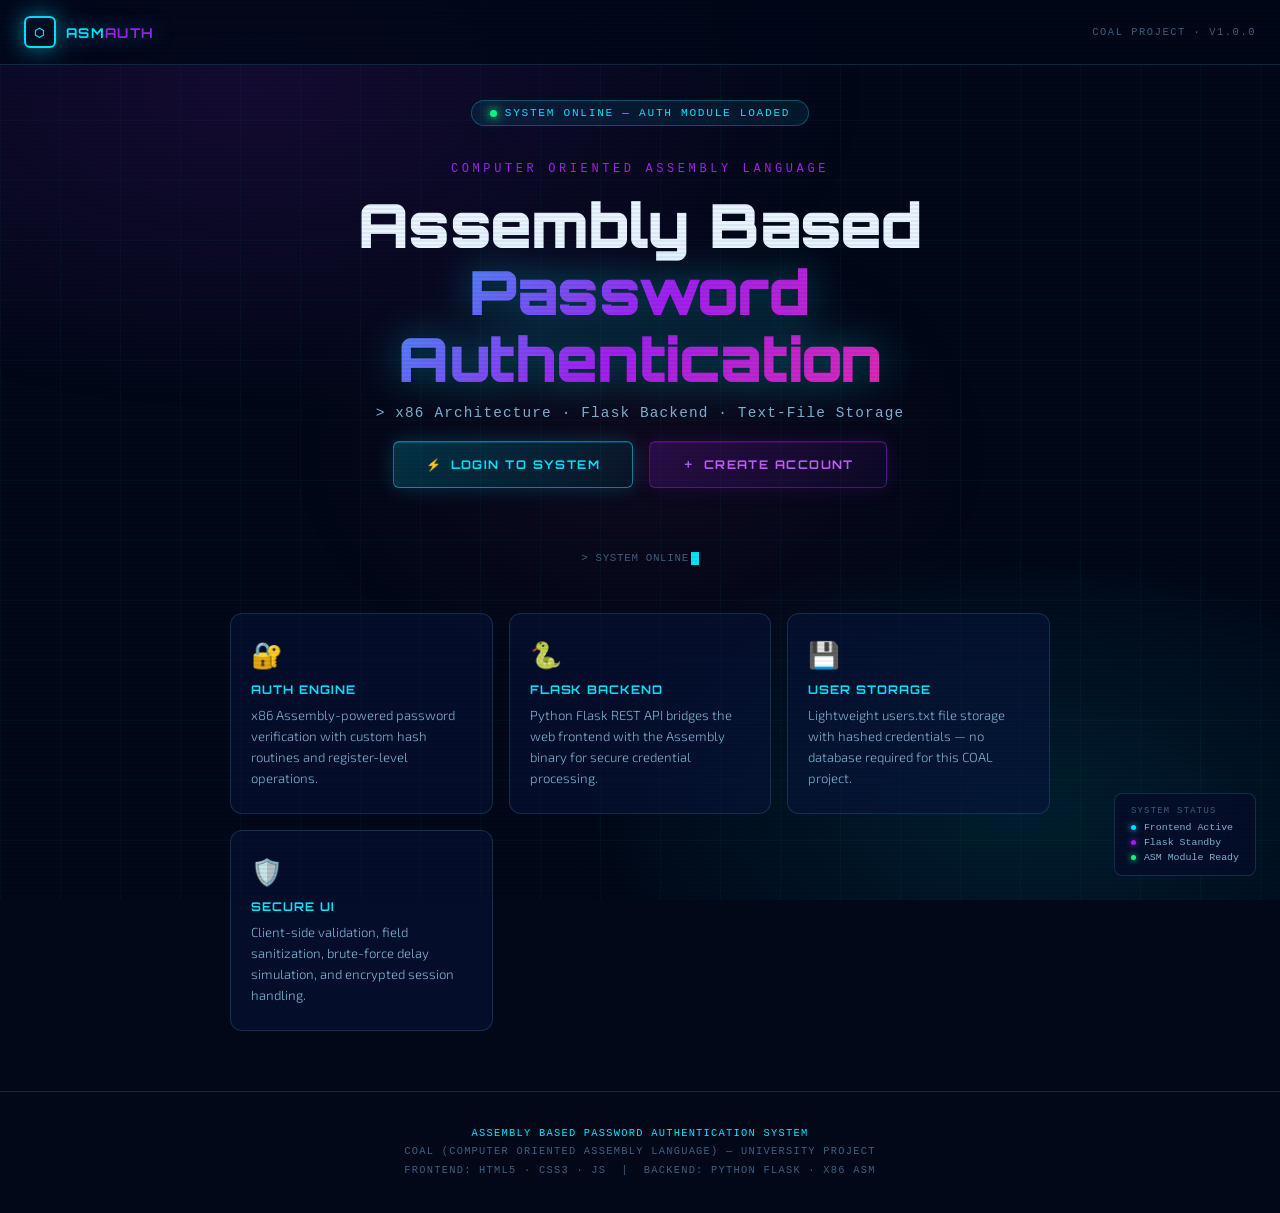
==== commit aadede1e: "Update index.html" ====
--- a/index.html
+++ b/index.html
@@ -46,21 +46,9 @@
 
         <p class="hero-subtitle">&gt; x86 Architecture · Flask Backend · Text-File Storage</p>
 
-        <p class="hero-desc">
-          A fully functional authentication system built as a university COAL project.
-          Features x86 Assembly-powered verification, Python Flask backend, and
-          a secure glassmorphism frontend interface.
-        </p>
+        
 
-        <!-- Tech stack pills -->
-        <div class="tech-pills">
-          <span class="pill html">HTML5</span>
-          <span class="pill css">CSS3</span>
-          <span class="pill js">JavaScript</span>
-          <span class="pill py">Python</span>
-          <span class="pill flask">Flask</span>
-          <span class="pill asm">x86 ASM</span>
-        </div>
+     
 
         <!-- CTA Buttons -->
         <div class="hero-cta">
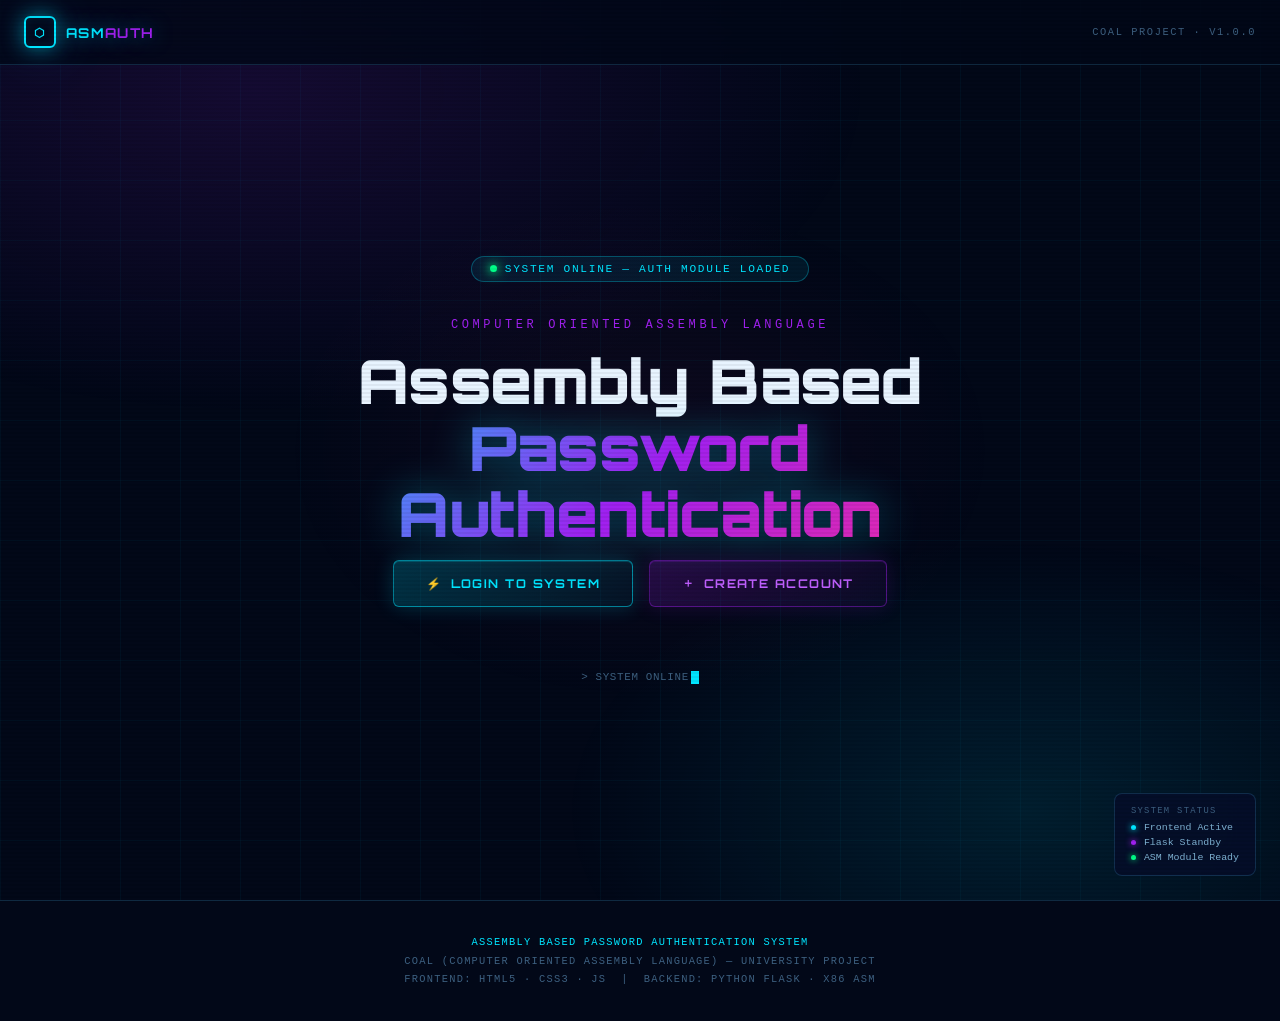
==== commit a8760229: "Update index.html" ====
--- a/index.html
+++ b/index.html
@@ -44,12 +44,6 @@
           <span class="line-2">Password Authentication</span>
         </h1>
 
-        <p class="hero-subtitle">&gt; x86 Architecture · Flask Backend · Text-File Storage</p>
-
-        
-
-     
-
         <!-- CTA Buttons -->
         <div class="hero-cta">
           <a href="login.html" class="btn btn-primary">
@@ -66,27 +60,10 @@
         <div class="terminal-line" id="indexTerminal"></div>
 
         <!-- Feature cards -->
-        <div class="features-grid" style="margin-top: 48px;">
-          <div class="feature-card">
-            <span class="feature-icon">🔐</span>
-            <div class="feature-title">Auth Engine</div>
-            <p class="feature-desc">x86 Assembly-powered password verification with custom hash routines and register-level operations.</p>
-          </div>
-          <div class="feature-card">
-            <span class="feature-icon">🐍</span>
-            <div class="feature-title">Flask Backend</div>
-            <p class="feature-desc">Python Flask REST API bridges the web frontend with the Assembly binary for secure credential processing.</p>
-          </div>
-          <div class="feature-card">
-            <span class="feature-icon">💾</span>
-            <div class="feature-title">User Storage</div>
-            <p class="feature-desc">Lightweight users.txt file storage with hashed credentials — no database required for this COAL project.</p>
-          </div>
-          <div class="feature-card">
-            <span class="feature-icon">🛡️</span>
-            <div class="feature-title">Secure UI</div>
-            <p class="feature-desc">Client-side validation, field sanitization, brute-force delay simulation, and encrypted session handling.</p>
-          </div>
+      
+        
+         
+          
         </div>
 
       </div>
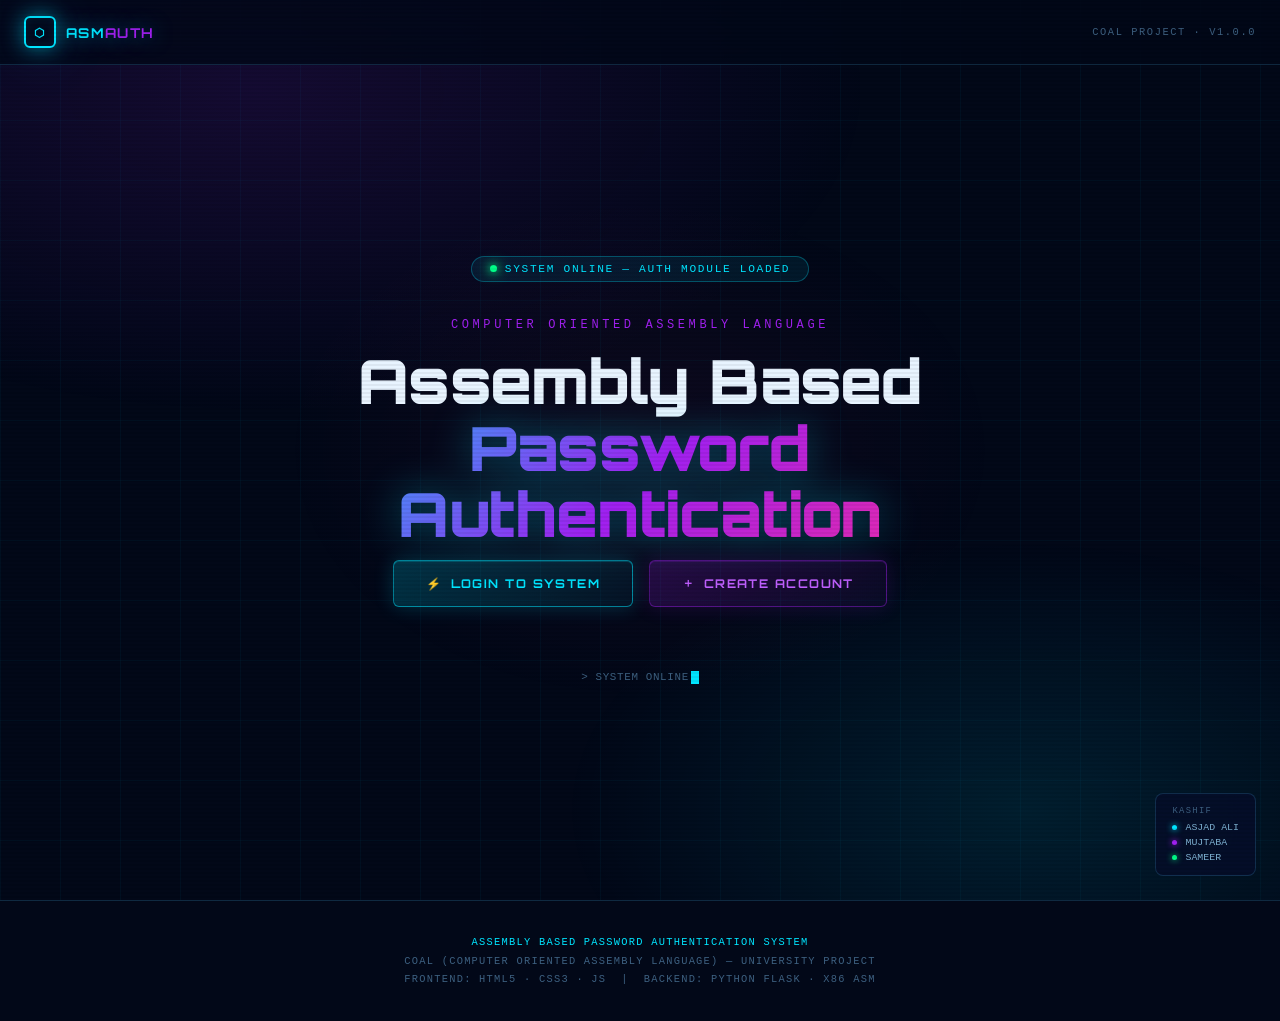
==== commit 9691d174: "Update index.html" ====
--- a/index.html
+++ b/index.html
@@ -81,11 +81,11 @@
 
   <!-- Corner info badge -->
   <div class="corner-badge">
-    <div class="corner-badge-title">System Status</div>
+    <div class="corner-badge-title">KASHIF</div>
     <div class="corner-badge-items">
-      <div class="corner-item"><span class="dot cyan"></span>Frontend Active</div>
-      <div class="corner-item"><span class="dot purple"></span>Flask Standby</div>
-      <div class="corner-item"><span class="dot green"></span>ASM Module Ready</div>
+      <div class="corner-item"><span class="dot cyan"></span>ASJAD ALI</div>
+      <div class="corner-item"><span class="dot purple"></span>MUJTABA</div>
+      <div class="corner-item"><span class="dot green"></span>SAMEER</div>
     </div>
   </div>
 
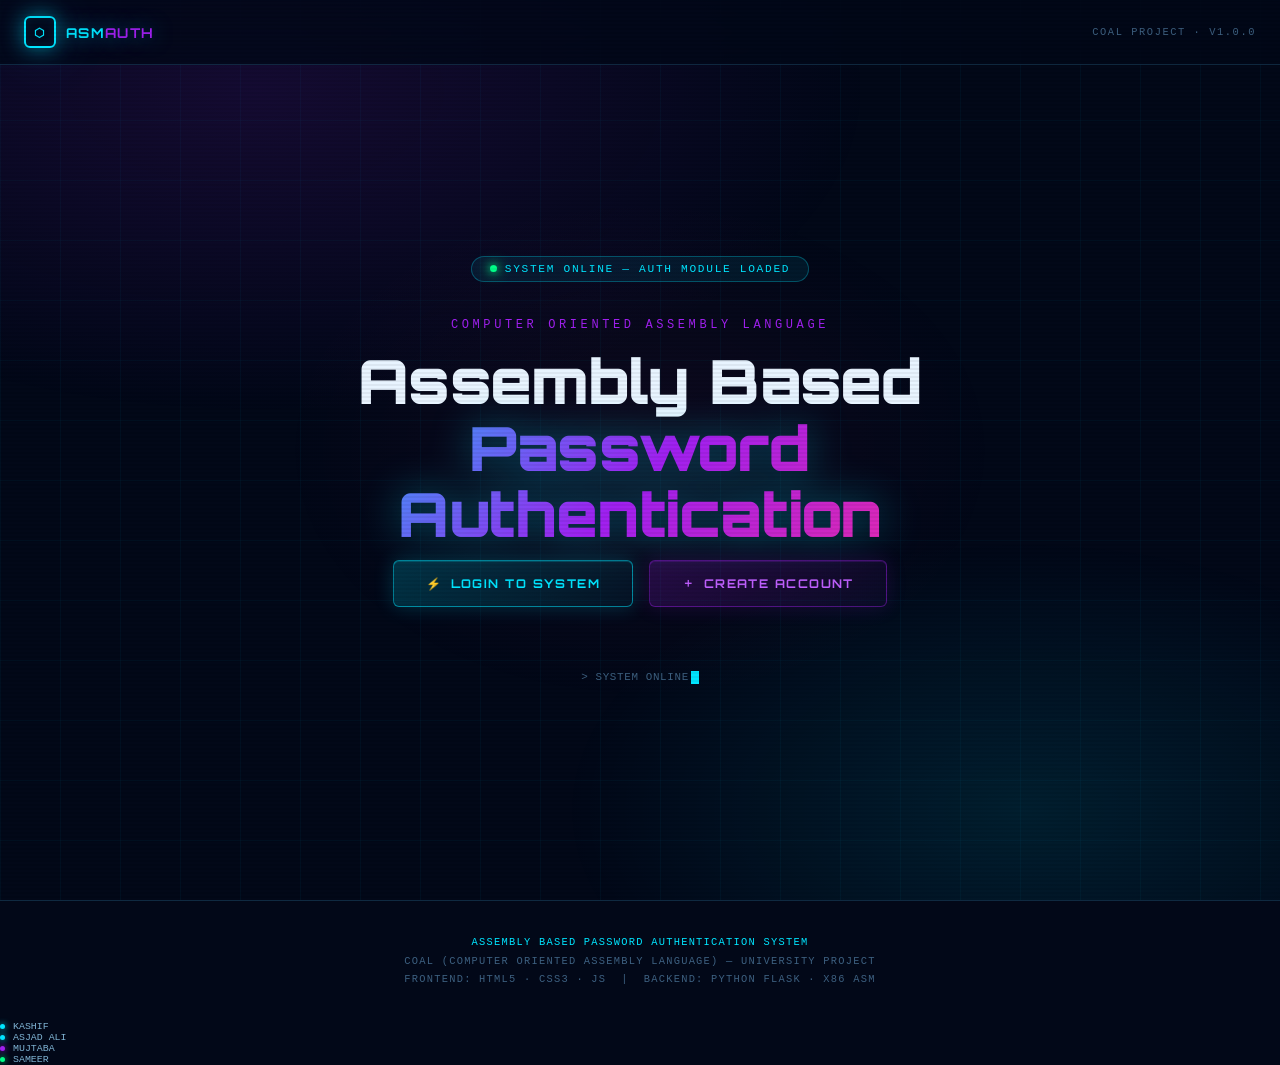
==== commit e05c3e85: "Update index.html" ====
--- a/index.html
+++ b/index.html
@@ -80,9 +80,7 @@
   </footer>
 
   <!-- Corner info badge -->
-  <div class="corner-badge">
-    <div class="corner-badge-title">KASHIF</div>
-    <div class="corner-badge-items">
+      <div class="corner-item"><span class="dot cyan"></span>KASHIF</div>
       <div class="corner-item"><span class="dot cyan"></span>ASJAD ALI</div>
       <div class="corner-item"><span class="dot purple"></span>MUJTABA</div>
       <div class="corner-item"><span class="dot green"></span>SAMEER</div>
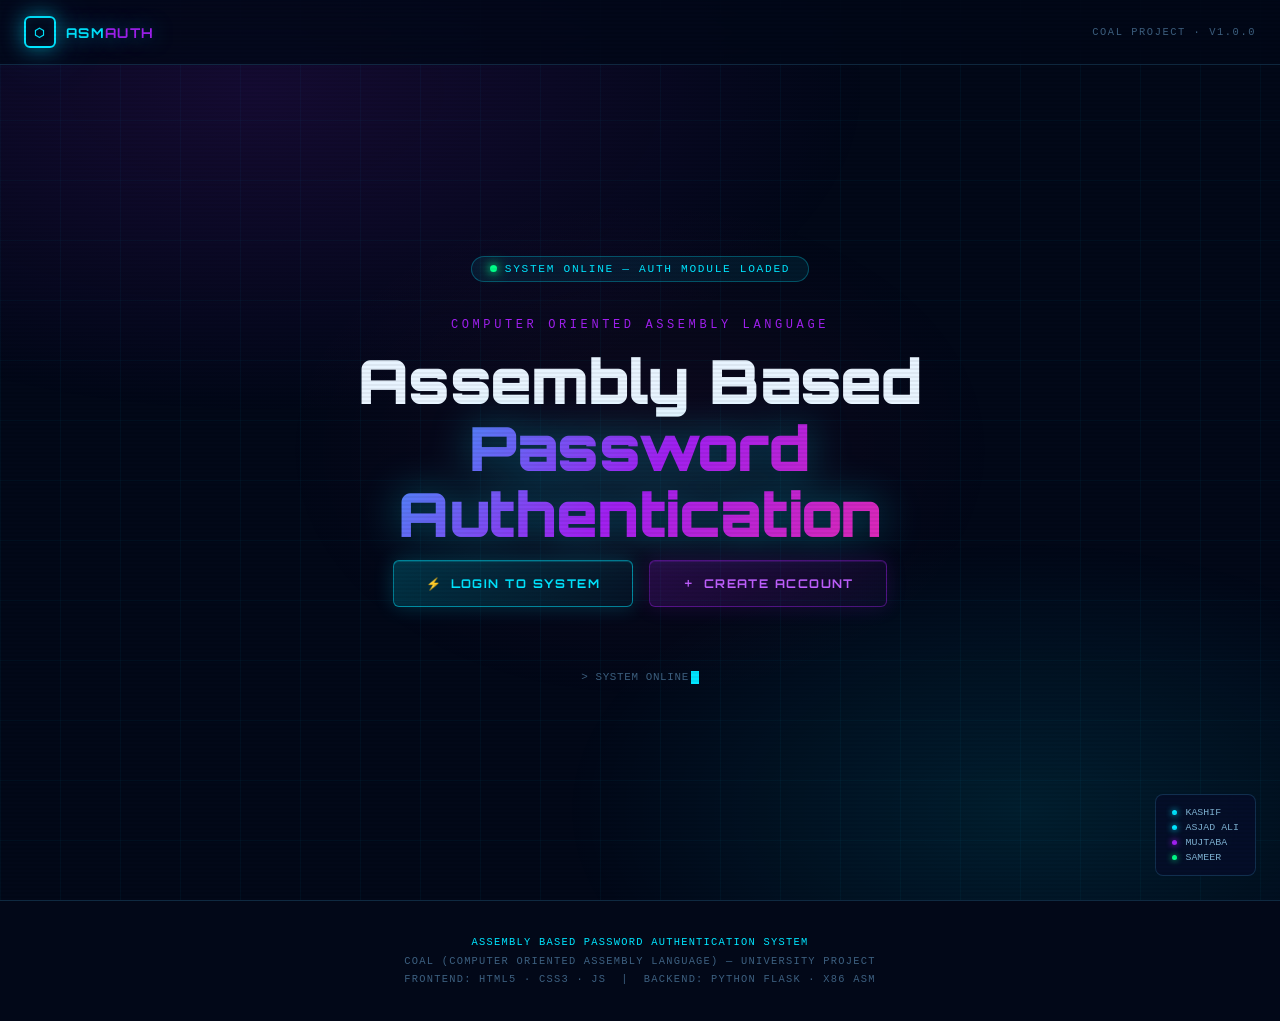
==== commit 50430349: "Update index.html" ====
--- a/index.html
+++ b/index.html
@@ -80,6 +80,9 @@
   </footer>
 
   <!-- Corner info badge -->
+  <div class="corner-badge">
+ 
+    <div class="corner-badge-items">
       <div class="corner-item"><span class="dot cyan"></span>KASHIF</div>
       <div class="corner-item"><span class="dot cyan"></span>ASJAD ALI</div>
       <div class="corner-item"><span class="dot purple"></span>MUJTABA</div>
